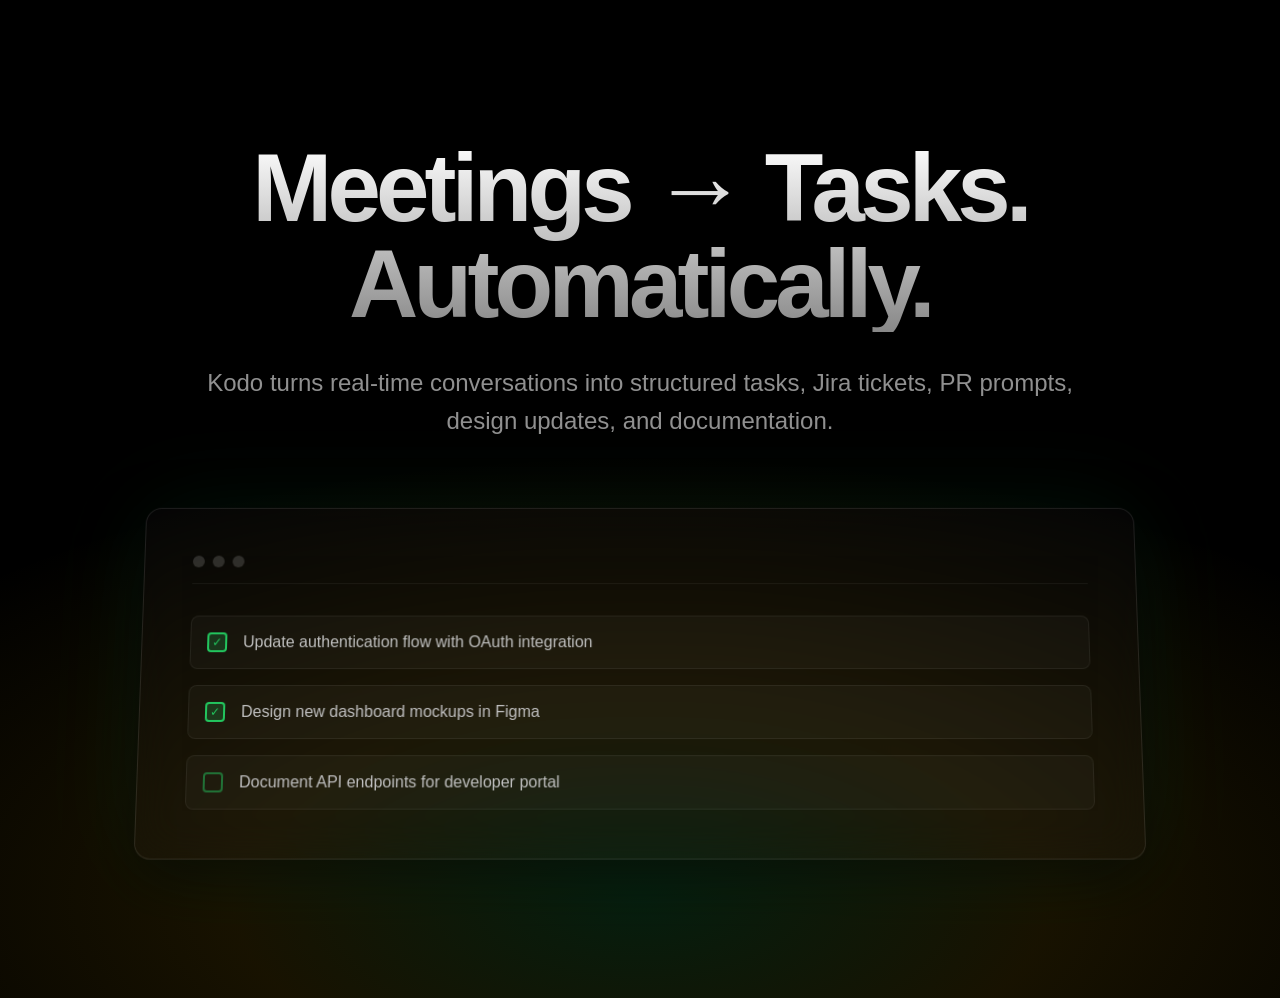
==== pitch-visuals/01-hero.html @ 72a67981 "Add premium dark-themed Kodo pitch visuals Created a complete set of 8 pitch deck visuals for Kodo w" ====
<!DOCTYPE html>
<html lang="en">
<head>
  <meta charset="UTF-8">
  <meta name="viewport" content="width=device-width, initial-scale=1.0">
  <title>Kodo - Hero Visual</title>
  <link rel="stylesheet" href="shared-styles.css">
  <style>
    .hero-container {
      text-align: center;
      padding: 80px 0;
    }

    .hero-headline {
      font-size: 6rem;
      font-weight: 600;
      letter-spacing: -0.05em;
      line-height: 1;
      margin-bottom: 2rem;
      background: linear-gradient(180deg, #ffffff 0%, #888888 100%);
      -webkit-background-clip: text;
      -webkit-text-fill-color: transparent;
      background-clip: text;
    }

    .hero-subline {
      font-size: 1.5rem;
      line-height: 1.6;
      color: #909090;
      max-width: 900px;
      margin: 0 auto 4rem;
    }

    .ui-mockup {
      position: relative;
      margin: 0 auto;
      max-width: 1000px;
      perspective: 1200px;
    }

    .mockup-window {
      background: rgba(255, 255, 255, 0.02);
      border: 1px solid rgba(255, 255, 255, 0.1);
      border-radius: 16px;
      padding: 3rem;
      backdrop-filter: blur(20px);
      transform: rotateX(5deg);
      box-shadow:
        0 20px 60px rgba(0, 0, 0, 0.5),
        0 0 100px rgba(34, 197, 94, 0.1);
      animation: float 6s ease-in-out infinite;
    }

    @keyframes float {
      0%, 100% {
        transform: rotateX(5deg) translateY(0px);
      }
      50% {
        transform: rotateX(5deg) translateY(-10px);
      }
    }

    .mockup-header {
      display: flex;
      align-items: center;
      gap: 0.5rem;
      margin-bottom: 2rem;
      padding-bottom: 1rem;
      border-bottom: 1px solid rgba(255, 255, 255, 0.05);
    }

    .dot {
      width: 12px;
      height: 12px;
      border-radius: 50%;
      background: rgba(255, 255, 255, 0.15);
    }

    .mockup-content {
      display: flex;
      flex-direction: column;
      gap: 1rem;
    }

    .task-line {
      display: flex;
      align-items: center;
      gap: 1rem;
      padding: 1rem;
      background: rgba(255, 255, 255, 0.03);
      border: 1px solid rgba(255, 255, 255, 0.06);
      border-radius: 8px;
      opacity: 0;
      animation: slideIn 0.6s ease-out forwards;
    }

    .task-line:nth-child(1) { animation-delay: 0.2s; }
    .task-line:nth-child(2) { animation-delay: 0.4s; }
    .task-line:nth-child(3) { animation-delay: 0.6s; }

    @keyframes slideIn {
      from {
        opacity: 0;
        transform: translateX(-20px);
      }
      to {
        opacity: 1;
        transform: translateX(0);
      }
    }

    .task-checkbox {
      width: 20px;
      height: 20px;
      border: 2px solid rgba(34, 197, 94, 0.5);
      border-radius: 4px;
      display: flex;
      align-items: center;
      justify-content: center;
      flex-shrink: 0;
    }

    .task-checkbox.checked {
      background: rgba(34, 197, 94, 0.2);
      border-color: #22c55e;
    }

    .task-checkbox.checked::after {
      content: '✓';
      color: #22c55e;
      font-size: 0.75rem;
    }

    .task-text {
      font-size: 1rem;
      color: #c0c0c0;
      text-align: left;
    }
  </style>
</head>
<body>
  <div class="container">
    <div class="hero-container">
      <h1 class="hero-headline">Meetings → Tasks.<br>Automatically.</h1>
      <p class="hero-subline">
        Kodo turns real-time conversations into structured tasks, Jira tickets, PR prompts,
        design updates, and documentation.
      </p>

      <div class="ui-mockup">
        <div class="mockup-window">
          <div class="mockup-header">
            <div class="dot"></div>
            <div class="dot"></div>
            <div class="dot"></div>
          </div>
          <div class="mockup-content">
            <div class="task-line">
              <div class="task-checkbox checked"></div>
              <div class="task-text">Update authentication flow with OAuth integration</div>
            </div>
            <div class="task-line">
              <div class="task-checkbox checked"></div>
              <div class="task-text">Design new dashboard mockups in Figma</div>
            </div>
            <div class="task-line">
              <div class="task-checkbox"></div>
              <div class="task-text">Document API endpoints for developer portal</div>
            </div>
          </div>
        </div>
      </div>
    </div>
  </div>
</body>
</html>
---- pitch-visuals/shared-styles.css ----
/* Kodo Pitch Visuals - Shared Styles */
/* Premium dark theme with aurora glow - Linear/Vercel/Anthropic aesthetic */

* {
  margin: 0;
  padding: 0;
  box-sizing: border-box;
}

body {
  background: #000000;
  font-family: -apple-system, BlinkMacSystemFont, 'Segoe UI', 'Inter', 'Helvetica Neue', Arial, sans-serif;
  color: #ffffff;
  min-height: 100vh;
  display: flex;
  align-items: center;
  justify-content: center;
  position: relative;
  overflow: hidden;
  padding: 60px;
}

/* Aurora Glow Effect - Bottom Edge */
body::before {
  content: '';
  position: fixed;
  bottom: -50%;
  left: 50%;
  transform: translateX(-50%);
  width: 150%;
  height: 100%;
  background: radial-gradient(
    ellipse at center,
    rgba(34, 197, 94, 0.15) 0%,
    rgba(234, 179, 8, 0.1) 30%,
    transparent 70%
  );
  pointer-events: none;
  z-index: 0;
}

.container {
  position: relative;
  z-index: 1;
  max-width: 1400px;
  width: 100%;
}

/* Typography */
h1 {
  font-size: 4.5rem;
  font-weight: 600;
  letter-spacing: -0.04em;
  line-height: 1.1;
  margin-bottom: 1.5rem;
  background: linear-gradient(180deg, #ffffff 0%, #a0a0a0 100%);
  -webkit-background-clip: text;
  -webkit-text-fill-color: transparent;
  background-clip: text;
}

h2 {
  font-size: 2.5rem;
  font-weight: 600;
  letter-spacing: -0.03em;
  line-height: 1.2;
  margin-bottom: 1rem;
}

h3 {
  font-size: 1.5rem;
  font-weight: 500;
  letter-spacing: -0.02em;
  margin-bottom: 0.75rem;
  color: #e5e5e5;
}

p {
  font-size: 1.25rem;
  line-height: 1.6;
  color: #a0a0a0;
  max-width: 800px;
}

/* Accent Colors */
.accent {
  color: #22c55e;
}

.subtle-glow {
  text-shadow: 0 0 40px rgba(34, 197, 94, 0.3);
}

/* Cards */
.card {
  background: rgba(255, 255, 255, 0.03);
  border: 1px solid rgba(255, 255, 255, 0.08);
  border-radius: 12px;
  padding: 1.5rem;
  backdrop-filter: blur(10px);
  transition: all 0.3s ease;
}

.card:hover {
  border-color: rgba(34, 197, 94, 0.3);
  background: rgba(255, 255, 255, 0.05);
}

/* Icons */
.icon {
  width: 48px;
  height: 48px;
  display: flex;
  align-items: center;
  justify-content: center;
  border-radius: 8px;
  background: rgba(255, 255, 255, 0.05);
  border: 1px solid rgba(255, 255, 255, 0.1);
}

.icon svg {
  width: 24px;
  height: 24px;
  stroke: #ffffff;
  fill: none;
  stroke-width: 2;
}

/* Grid Layouts */
.grid {
  display: grid;
  gap: 1.5rem;
}

.grid-2 {
  grid-template-columns: repeat(2, 1fr);
}

.grid-3 {
  grid-template-columns: repeat(3, 1fr);
}

.grid-4 {
  grid-template-columns: repeat(2, 1fr);
}

@media (min-width: 768px) {
  .grid-4 {
    grid-template-columns: repeat(4, 1fr);
  }
}

/* Arrows and Connectors */
.arrow {
  color: rgba(255, 255, 255, 0.2);
  font-size: 2rem;
  display: flex;
  align-items: center;
  justify-content: center;
}

/* Code Blocks */
.code-block {
  background: rgba(255, 255, 255, 0.02);
  border: 1px solid rgba(255, 255, 255, 0.08);
  border-radius: 8px;
  padding: 1rem;
  font-family: 'SF Mono', 'Monaco', 'Cascadia Code', 'Consolas', monospace;
  font-size: 0.875rem;
  color: #d4d4d4;
  line-height: 1.6;
  overflow-x: auto;
}

/* Animations */
@keyframes fadeIn {
  from {
    opacity: 0;
    transform: translateY(20px);
  }
  to {
    opacity: 1;
    transform: translateY(0);
  }
}

.fade-in {
  animation: fadeIn 0.6s ease-out forwards;
}

/* Utility Classes */
.text-center {
  text-align: center;
}

.mb-2 {
  margin-bottom: 2rem;
}

.mb-4 {
  margin-bottom: 4rem;
}

.mt-4 {
  margin-top: 4rem;
}

.flex {
  display: flex;
}

.flex-col {
  flex-direction: column;
}

.items-center {
  align-items: center;
}

.justify-center {
  justify-content: center;
}

.gap-2 {
  gap: 2rem;
}

.gap-4 {
  gap: 4rem;
}

/* Responsive */
@media (max-width: 768px) {
  body {
    padding: 30px;
  }

  h1 {
    font-size: 3rem;
  }

  h2 {
    font-size: 2rem;
  }

  .grid-2,
  .grid-3,
  .grid-4 {
    grid-template-columns: 1fr;
  }
}
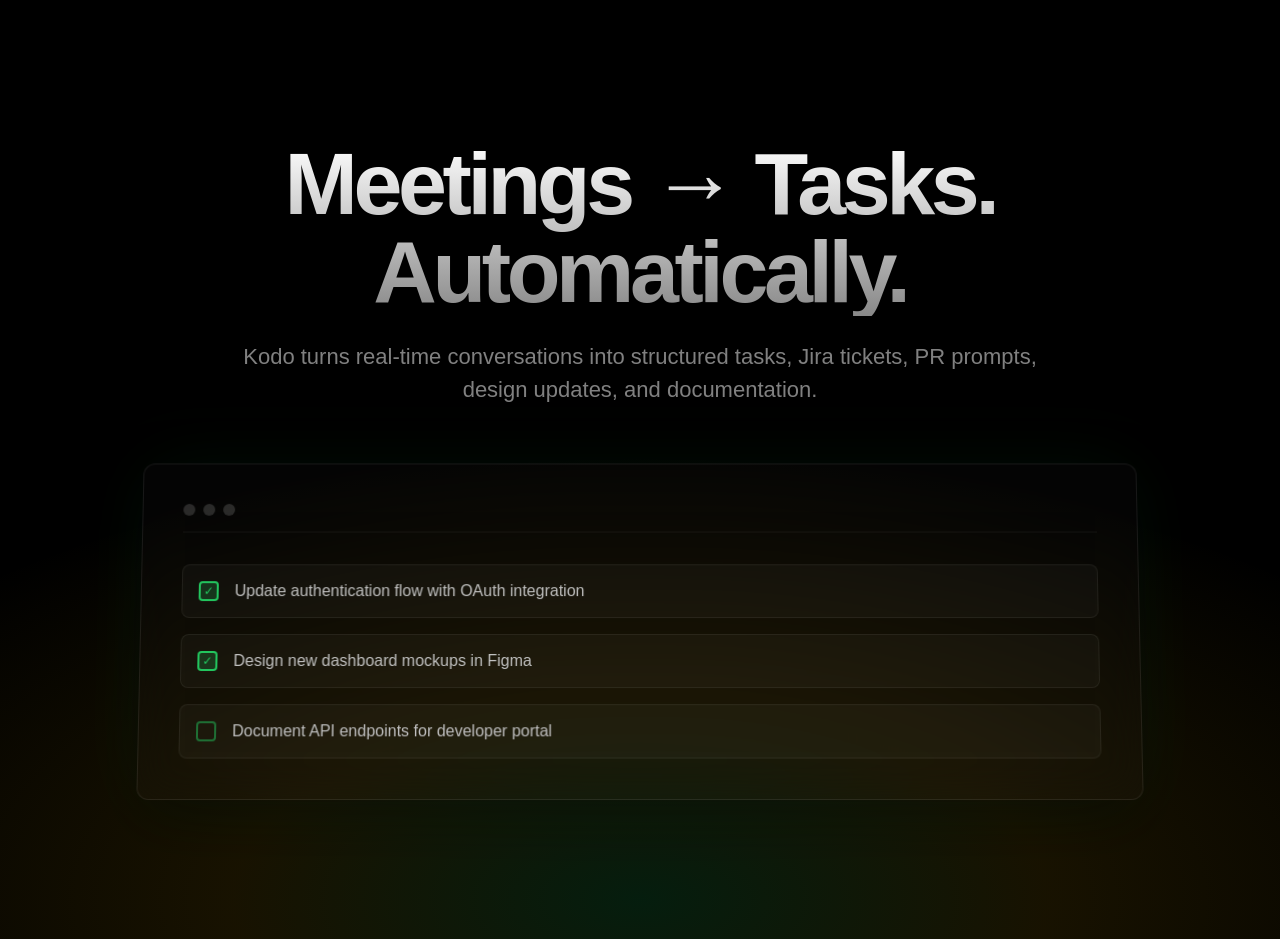
==== commit 56b1c59f: "Redesign all pitch slides with premium minimal dark theme Updates: - Refined all slides to ultra-min" ====
--- a/pitch-visuals/01-hero.html
+++ b/pitch-visuals/01-hero.html
@@ -12,11 +12,11 @@
     }
 
     .hero-headline {
-      font-size: 6rem;
+      font-size: 5.5rem;
       font-weight: 600;
       letter-spacing: -0.05em;
       line-height: 1;
-      margin-bottom: 2rem;
+      margin-bottom: 1.5rem;
       background: linear-gradient(180deg, #ffffff 0%, #888888 100%);
       -webkit-background-clip: text;
       -webkit-text-fill-color: transparent;
@@ -24,11 +24,12 @@
     }
 
     .hero-subline {
-      font-size: 1.5rem;
-      line-height: 1.6;
-      color: #909090;
-      max-width: 900px;
-      margin: 0 auto 4rem;
+      font-size: 1.375rem;
+      line-height: 1.5;
+      color: #808080;
+      max-width: 850px;
+      margin: 0 auto 3.5rem;
+      font-weight: 400;
     }
 
     .ui-mockup {
@@ -39,15 +40,15 @@
     }
 
     .mockup-window {
-      background: rgba(255, 255, 255, 0.02);
-      border: 1px solid rgba(255, 255, 255, 0.1);
-      border-radius: 16px;
-      padding: 3rem;
+      background: rgba(255, 255, 255, 0.015);
+      border: 1px solid rgba(255, 255, 255, 0.08);
+      border-radius: 12px;
+      padding: 2.5rem;
       backdrop-filter: blur(20px);
-      transform: rotateX(5deg);
+      transform: rotateX(3deg);
       box-shadow:
-        0 20px 60px rgba(0, 0, 0, 0.5),
-        0 0 100px rgba(34, 197, 94, 0.1);
+        0 20px 60px rgba(0, 0, 0, 0.4),
+        0 0 80px rgba(34, 197, 94, 0.08);
       animation: float 6s ease-in-out infinite;
     }
 
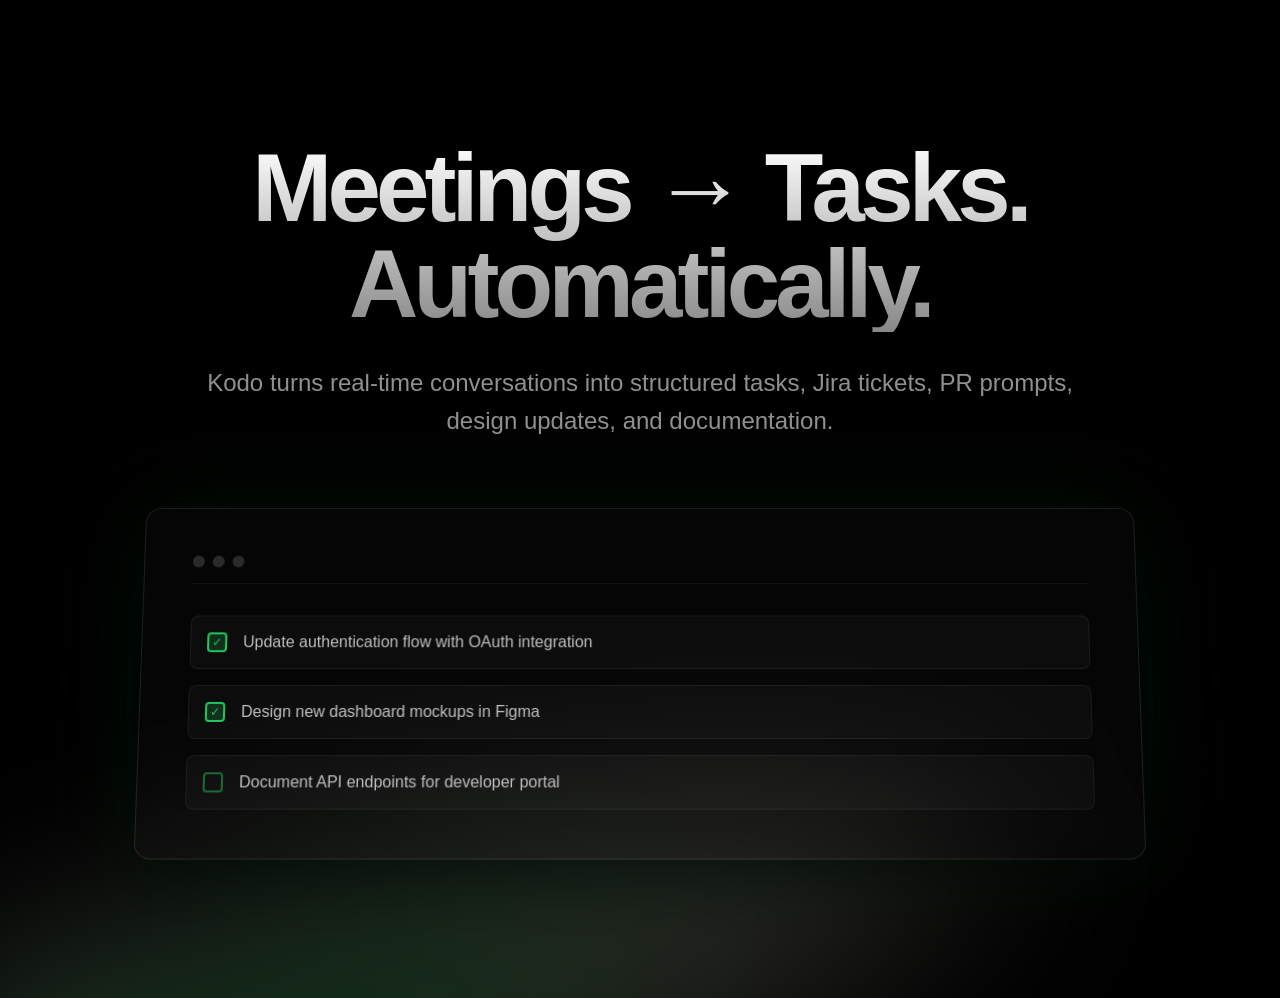
==== commit 51d217f6: "newest" ====
--- a/pitch-visuals/01-hero.html
+++ b/pitch-visuals/01-hero.html
@@ -12,11 +12,11 @@
     }
 
     .hero-headline {
-      font-size: 5.5rem;
+      font-size: 6rem;
       font-weight: 600;
       letter-spacing: -0.05em;
       line-height: 1;
-      margin-bottom: 1.5rem;
+      margin-bottom: 2rem;
       background: linear-gradient(180deg, #ffffff 0%, #888888 100%);
       -webkit-background-clip: text;
       -webkit-text-fill-color: transparent;
@@ -24,12 +24,11 @@
     }
 
     .hero-subline {
-      font-size: 1.375rem;
-      line-height: 1.5;
-      color: #808080;
-      max-width: 850px;
-      margin: 0 auto 3.5rem;
-      font-weight: 400;
+      font-size: 1.5rem;
+      line-height: 1.6;
+      color: #909090;
+      max-width: 900px;
+      margin: 0 auto 4rem;
     }
 
     .ui-mockup {
@@ -40,15 +39,15 @@
     }
 
     .mockup-window {
-      background: rgba(255, 255, 255, 0.015);
-      border: 1px solid rgba(255, 255, 255, 0.08);
-      border-radius: 12px;
-      padding: 2.5rem;
+      background: rgba(255, 255, 255, 0.02);
+      border: 1px solid rgba(255, 255, 255, 0.1);
+      border-radius: 16px;
+      padding: 3rem;
       backdrop-filter: blur(20px);
-      transform: rotateX(3deg);
+      transform: rotateX(5deg);
       box-shadow:
-        0 20px 60px rgba(0, 0, 0, 0.4),
-        0 0 80px rgba(34, 197, 94, 0.08);
+        0 20px 60px rgba(0, 0, 0, 0.5),
+        0 0 100px rgba(34, 197, 94, 0.1);
       animation: float 6s ease-in-out infinite;
     }
 
@@ -138,6 +137,7 @@
       text-align: left;
     }
   </style>
+  <script src="slide-navigation.js"></script>
 </head>
 <body>
   <div class="container">
--- a/pitch-visuals/shared-styles.css
+++ b/pitch-visuals/shared-styles.css
@@ -16,27 +16,33 @@
   align-items: center;
   justify-content: center;
   position: relative;
-  overflow: hidden;
+  overflow-y: auto;
+  overflow-x: hidden;
   padding: 60px;
 }
 
-/* Aurora Glow Effect - Bottom Edge */
+/* Aurora Glow Effect - Curved Band from Bottom-Left */
 body::before {
   content: '';
   position: fixed;
-  bottom: -50%;
-  left: 50%;
-  transform: translateX(-50%);
-  width: 150%;
-  height: 100%;
-  background: radial-gradient(
-    ellipse at center,
-    rgba(34, 197, 94, 0.15) 0%,
-    rgba(234, 179, 8, 0.1) 30%,
-    transparent 70%
-  );
+  bottom: -20%;
+  left: -10%;
+  width: 120%;
+  height: 80%;
+  background: 
+    radial-gradient(
+      ellipse 80% 40% at 20% 80%,
+      rgba(20, 80, 40, 0.4) 0%,
+      rgba(34, 150, 80, 0.3) 15%,
+      rgba(150, 220, 150, 0.2) 30%,
+      rgba(240, 240, 220, 0.15) 45%,
+      rgba(255, 255, 240, 0.1) 55%,
+      transparent 70%
+    );
+  filter: blur(80px);
   pointer-events: none;
   z-index: 0;
+  transform: rotate(-15deg);
 }
 
 .container {
